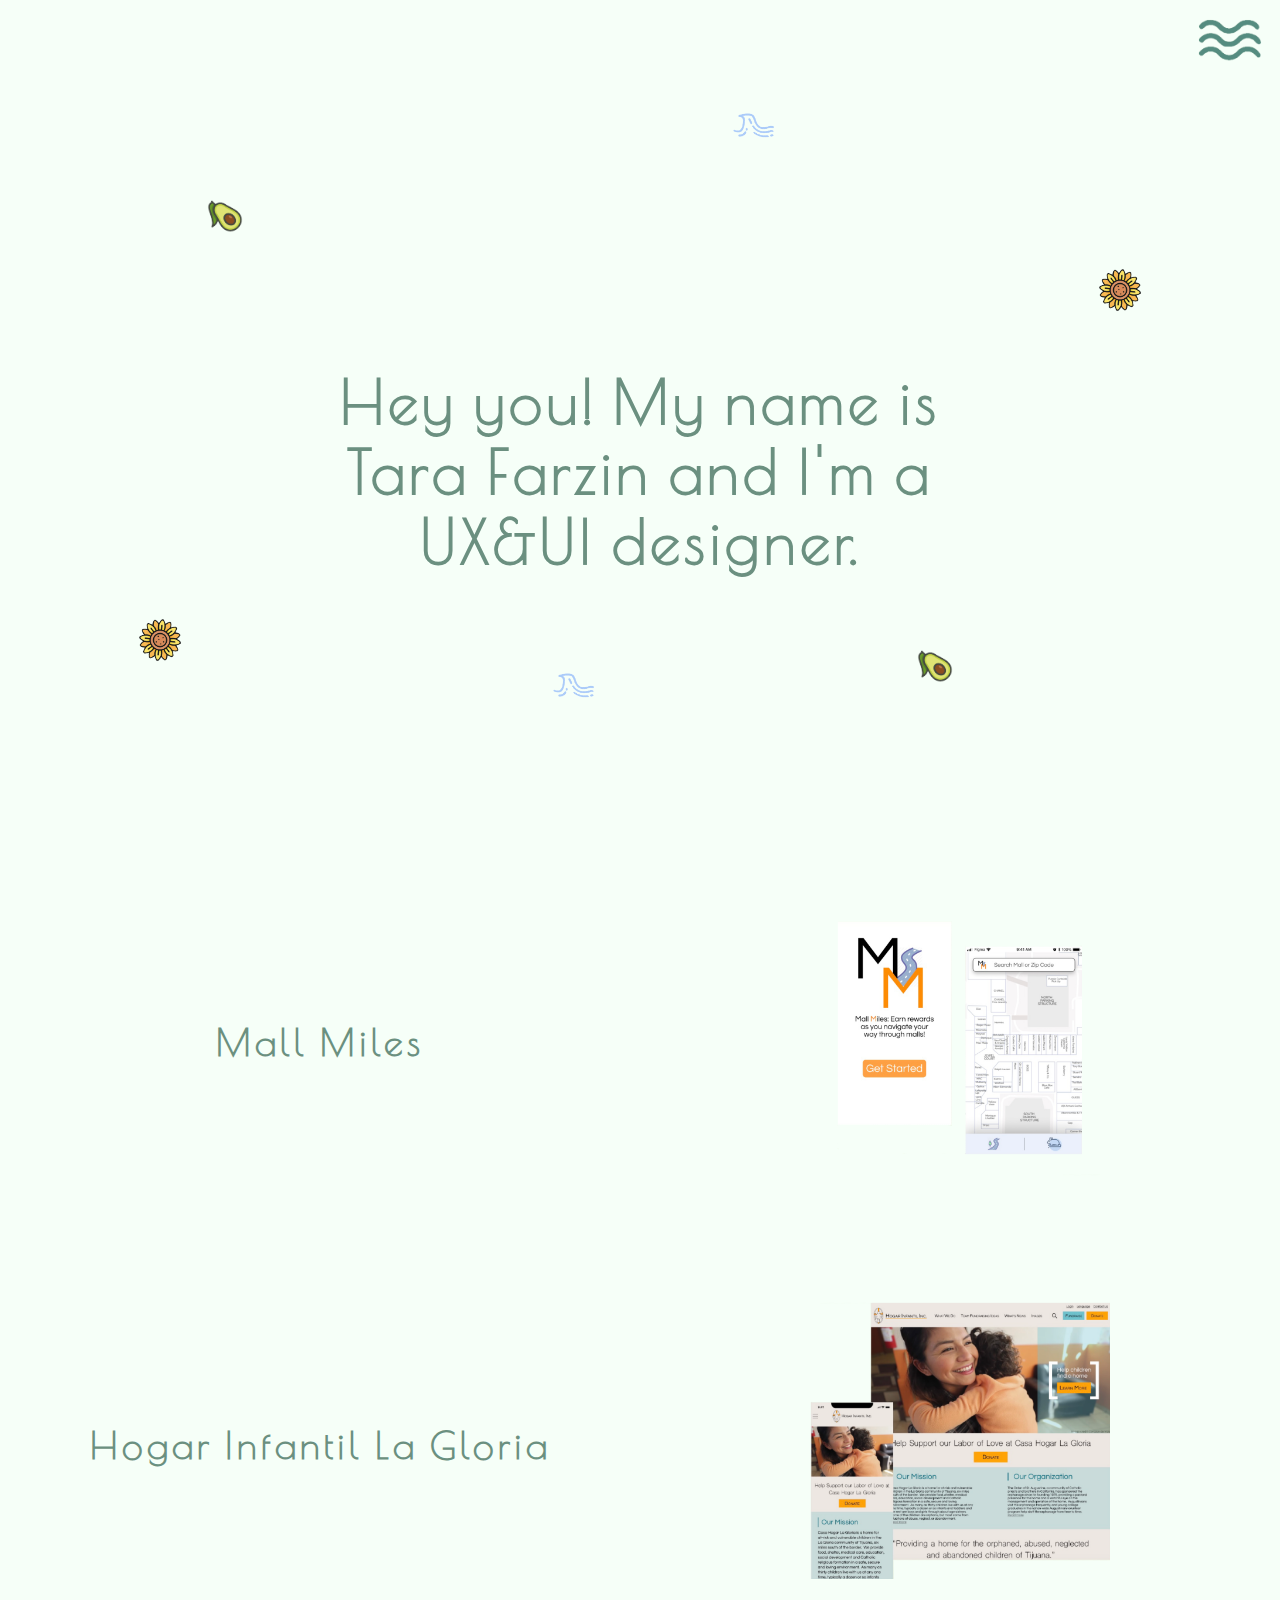
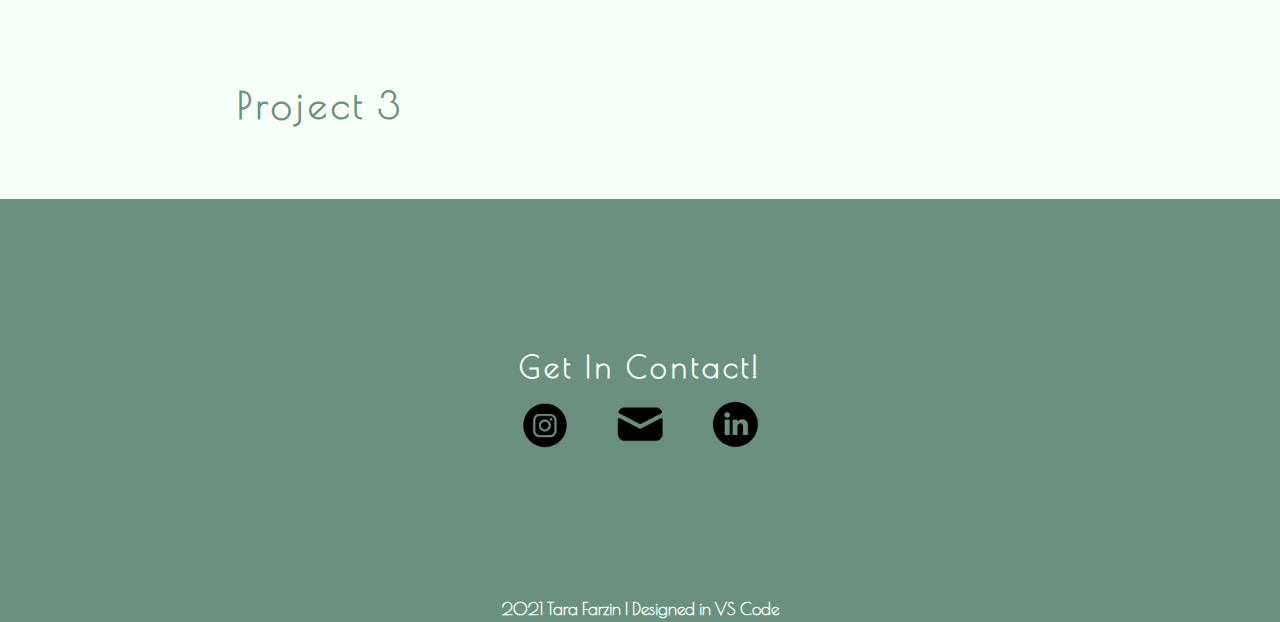
==== index.html @ a565017b "restarting" ====
<!DOCTYPE html>
<html>
    <title> Portfolio </title>
    <head>    
        <link rel="stylesheet" href="css/style.css">
        <meta charset="UTF-8">
        <meta http-equiv="X-UA-Compatible" content="IE=edge">
        <meta name="viewport" content="width=device-width, initial-scale=1, minimum-scale=1">
     <style>
        @import url('https://fonts.googleapis.com/css2?family=Poiret+One&display=swap');
        </style>
    </head>
    <body>   
    <!---slide Menu-->
    <div id="mySidenav" class="sidenav">
        <a href="javascript:void(0)" class="closebtn" onclick="closeNav()">×</a>
        <a href="file:///Users/tarafarzin/Downloads/portfolio/github%20hw%2018%20repo/github%20UX_UI_HW_18/about.html">About</a>
        <a href="#">Resume</a>
        <a href="#work-block">My Work</a>
        <a href="#contact">Contact</a>
    </div>
    <!---slide Menu-->

        <section class="page-container">
            <div class="self-bio">
                <header> 
                    <div class="hamburger-menu-icon"> 
                        <img onclick="showNav()" src="images/squig-2.PNG">
                    </div>
                </header> 
                <div class="stickers"> 
                    <div class="sunflower-tilty1">
                        <img src="images/sun-tilty.gif">
                    </div>
                    <div class="sunflower-tilty2">
                        <img src="images/sun-tilty.gif">
                    </div>
                    <div class="avo-flippy1">
                        <img src="images/avo-flippy.gif">
                    </div>
                    <div class="avo-flippy2">
                        <img src="images/avo-flippy.gif">
                    </div>
                    <div class="wavy1">
                        <img src="images/wavy.gif">
                    </div>
                    <div class="wavy2">
                        <img src="images/wavy.gif">
                    </div>
                </div>
                <div class="hey-you">
                <p>
                    Hey you! My name is Tara Farzin and I'm a UX&UI designer.
                </p>
                </div>
            </div>
            <div class="my-work" id="work-block">
                <div class="my-work-columns my-work-title">
                    <a href="#" class="work-title mall-miles">
                        Mall Miles
                    </a>
                </div>
                <div class="my-work-columns my-work-img">
                    <img src="images/miles-2.PNG">                   
                </div>
            </div>
            <div class="my-work">
                <div class= "my-work-columns my-work-title">
                    <a href="#" class="work-title Hogar-Infantil"> 
                        Hogar Infantil La Gloria
                    </a>
                </div>
                <div class= "my-work-columns my-work-img">
                    <img src="images/hogar-2.PNG"> 
                </div>
            </div>
            <div class= "my-work last-work">
                <div class="my-work-columns my-work-title last-work-columns last-work-title">
                    <a href="#" class="work-title project-3"> 
                        Project 3
                    </a>
                </div>
                <div class="my-work-columns my-work-img last-work-columns last-work-img"></div>
                </div>
            </div>
        </section>
        <script>
            function showNav() {
                var element= document.getElementById("mySidenav");
                element.classList.add("show-nav");
            }
            function closeNav() {
                var element= document.getElementById("mySidenav");
                element.classList.remove("show-nav");
            }
        </script>
        
    </body>
    <footer> 
            <div class="footer-content" id="contact"> 
                <p class="footer-text"> Get In Contact! </p>
                <div class="logoz-wrapper">
                    <img src="images/ig.png">
                    <img src="images/email.png">
                    <img src="images/linkdin2.png">
                </div>
            </div>
            <p class="footer-copyRight"> 2021 Tara Farzin | Designed in VS Code </p>            
        </footer>
</html>
---- css/style.css ----
html,body {
    margin: 0;
    padding: 0;
    background-color: #F6FFF8;
    scroll-behavior: smooth;
}
a , p , span {
    font-family: "Poiret One";
    transition: width 1s ease;
  -webkit-transition: width .2s ease;
    text-decoration: none;
    color: #6B9080;
}

header{
    height: 60px;
}

.hamburger-menu-icon {
    background-color: #F6FFF8;
    width: 100%;
}
.hamburger-menu-icon img{
    float: right;
    width: 70px;
    padding-right: 15px;
    padding-top: 15px;
}

.stickers img {
    opacity: 0.9;
}

.self-bio {
    background-color: #F6FFF8;
    margin: 0px;
    text-align: center;
    letter-spacing: 4px;
}

.sunflower-tilty1 img{
    height: 80px;
    position: absolute;
    right: 120px;
    top: 250px;
}
.sunflower-tilty2 img{
    height: 80px;
    position: absolute;
    left: 120px;
    top: 600px;
}

.avo-flippy1 img{
    height: 50px;
    position: absolute;
    left: 200px;
    top: 190px;
}
.avo-flippy2 img{
    height: 50px;
    position: absolute;
    right: 320px;
    top: 640px;
}

.wavy1 img{
    height: 70px;
    position: absolute;
    left: 540px;
    top: 650px;
}
.wavy2 img{
    height: 70px;
    position: absolute;
    right: 490px;
    top: 90px;
}

.self-bio .hey-you {
    width: 100%;
    height: calc(100% - 60px);
    display: flex;
    justify-content: center;
    align-items: center;
}

.self-bio p{
    padding: 0px 8px;
    position: relative;
    z-index: 2;
    margin-top: 300px;
    margin-bottom: 300px;
    width: 700px;
    font-family: 'Poiret One', cursive;
    font-size: 45pt;
    font-weight: 1000;
}
.my-work-columns {
    width: 50%;
    background-color: #F6FFF8;
    float: left;
    box-sizing: border-box;
    text-align: center;
    font-family: 'Poiret One', cursive;
    font-size: 28pt;
    letter-spacing: 4px;
}

.my-work-columns.my-work-title {
    display: flex;
    justify-content: center;
    align-items: center;
}

.my-work-columns.my-work-img {
    padding: 24px;
}

.my-work-img img{
    max-width: 300px;
    width: 100%;
    position: relative;
    z-index: 2;
}
.my-work {
    margin: 0px auto 70px auto;
    display: flex;
}
.my-work p{
    margin: 60px auto 
}



footer .footer-content {
    background-color: #6B9080;
    display: flex;
    justify-content: center;
    height: 400px;
    align-items: center;
    flex-direction: column;
}

footer .footer-content .footer-text {
    font-size: 30px;
    font-family: "Poiret One";
    font-weight: 600;
    color: #F6FFF8;
    margin: 0px 0px 15px 0px;
    letter-spacing: 4px;
}

.footer-content .logoz-wrapper img {
    width: 50px;
}

footer {
    text-align:center;
}

footer .footer-content .logoz-wrapper {
    width: 240px;
    display: flex;
    justify-content: space-between;
}
footer p.footer-copyRight {
    padding-bottom: 3px;
    margin: 0px;
    font-size: 17px;
    font-weight: 700;
    color: #F6FFF8;
    background-color: #6B9080;
}

.sidenav a {
    font-weight: bold;
    padding:8px 8px 8px 32px;
    text-decoration: none;
    font-size: 25px;
    color: #F6FFF8;
    display: block;
    transition: 0.3s;
}
.sidenav {
    height: 100%;
    width: 0;
    position: fixed;
    z-index: 5;
    top: 0;
    right: 0;
    background-color: #A4C3B2;
    overflow-x: hidden;
    transition: 0.5s;
    padding-top: 60px;
}
.sidenav a:hover {
    color: #6B9080;
}
.sidenav .closebtn {
    position: absolute;
    top: 0;
    right: 25px;
    font-size: 85px;
    margin-left: 50px;
    padding: 0;
}


@media screen and (max-width: 1100px) { 

    .stickers img {
    display: none;}   
}


@media screen and (min-width: 451px) {    
.show-nav{
  width:400px;
    }
    }


@media screen and (max-width: 640px) {
    
 .my-work {
    display: inline-block;
}       
   
.my-work-columns {
        width: 100%;
    }
}


@media screen and (max-width: 450px) {
    
.show-nav{
  width:100%;
    }
    
.self-bio p{
    font-size: 35pt;
}    

    
    }

@media screen and (max-height: 450px) {
  .sidenav {padding-top: 15px;}
  .sidenav a {font-size: 18px;}
}
   


.hamburger-menu-icon img:hover {
      transform: rotate(-15deg);
      transition:transform 0.5s;
  }


.work-title {
    position: relative;
    font-weight: bold;
}

a.work-title.Hogar-Infantil {
    width: auto;
}


.work-title:after {
    content: '';
    position: absolute;
    width: 0; 
    height: 2px;
    display: block;
    margin-top: 5px;
    right: 0;
    background: #6B9080;
    transition: width 1s ease;
    -webkit-transition: width .7s ease;
}

 .work-title:hover:after{
    width: 100%;
    left: 0;
    background: #6B9080;
}
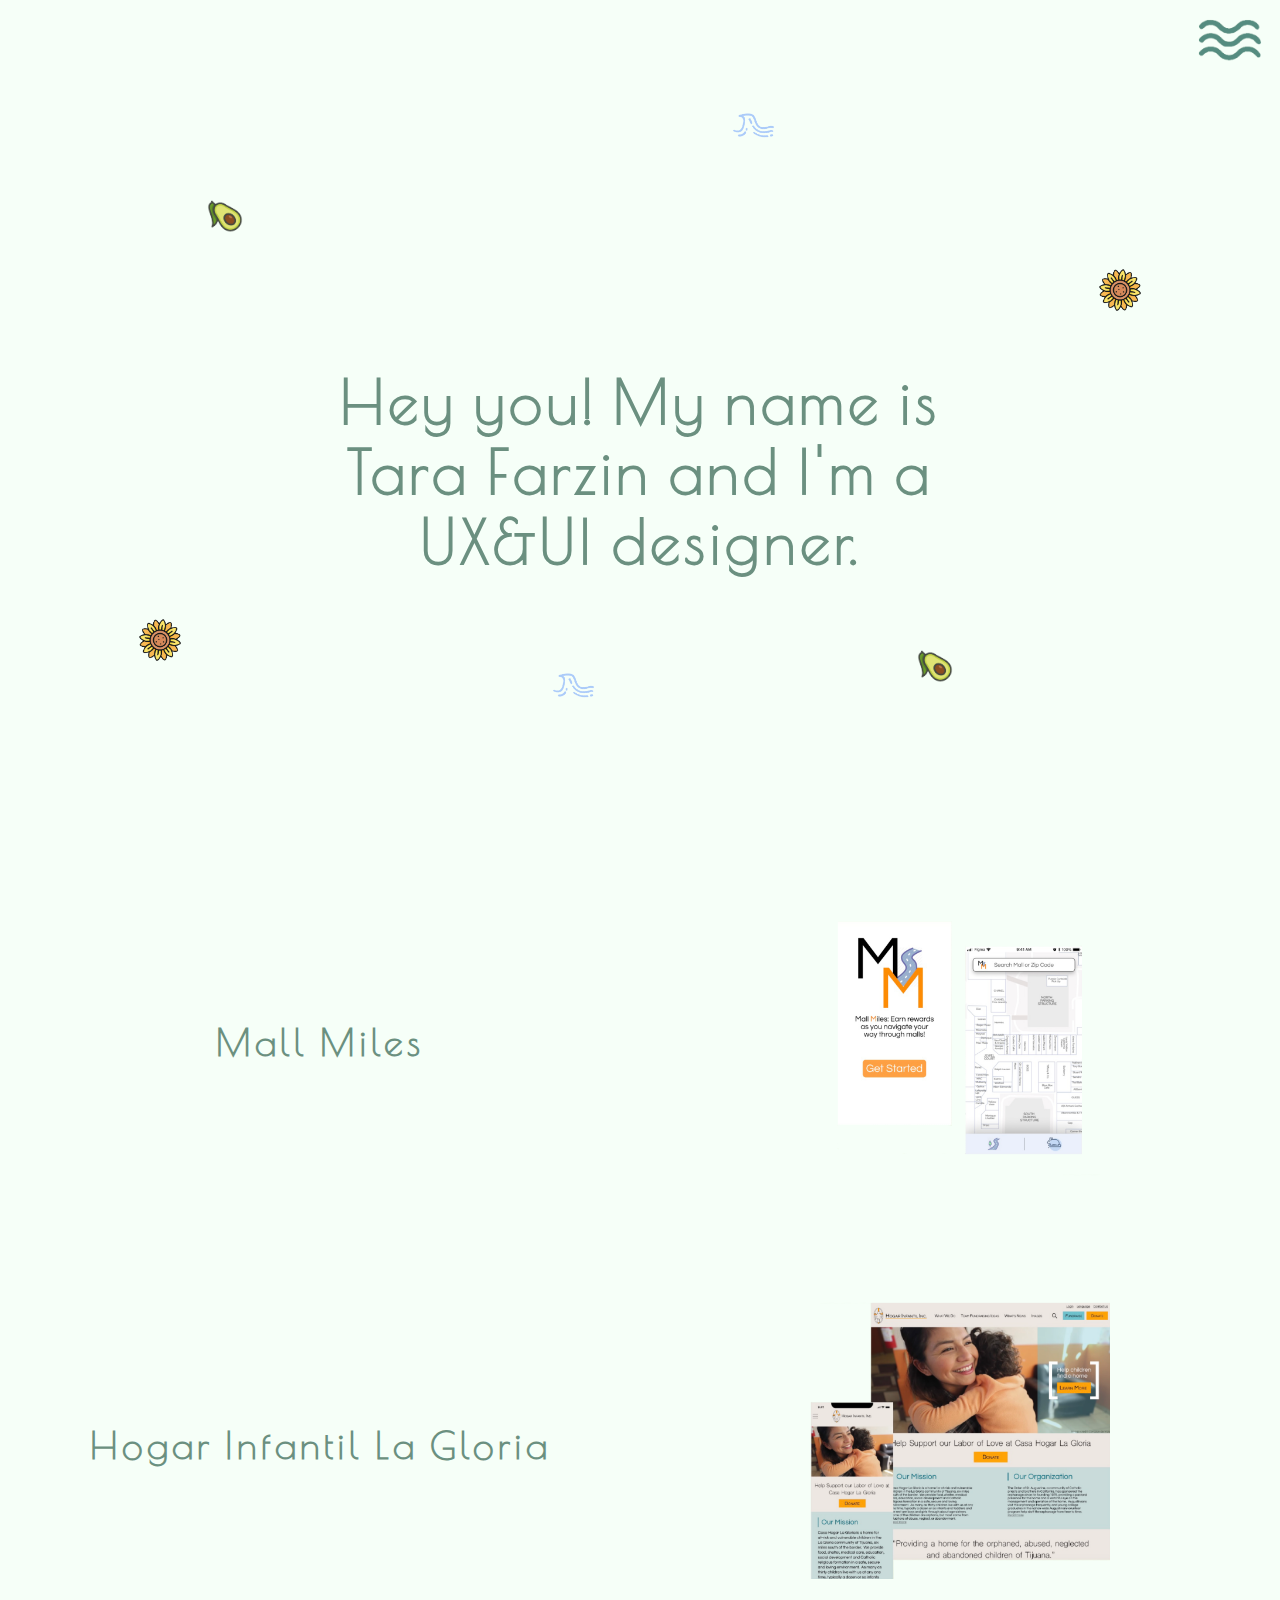
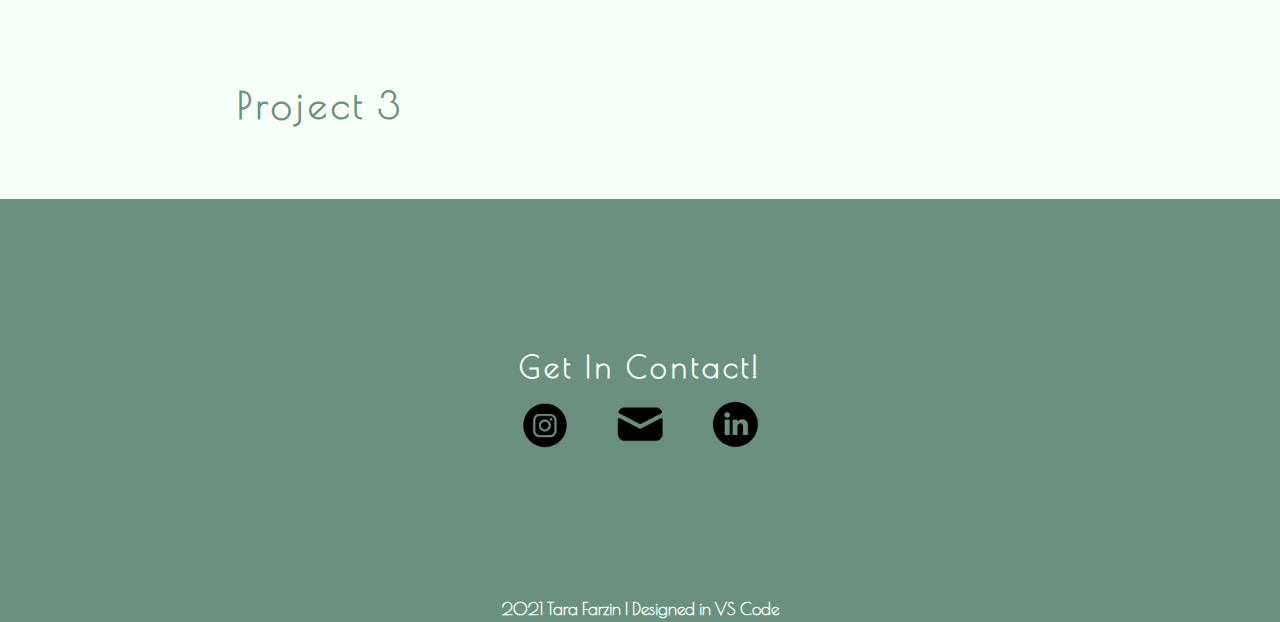
==== commit b5a39d47: "about . html" ====
--- a/index.html
+++ b/index.html
@@ -14,7 +14,7 @@
     <!---slide Menu-->
     <div id="mySidenav" class="sidenav">
         <a href="javascript:void(0)" class="closebtn" onclick="closeNav()">×</a>
-        <a href="file:///Users/tarafarzin/Downloads/portfolio/github%20hw%2018%20repo/github%20UX_UI_HW_18/about.html">About</a>
+        <a href="about.html">About</a>
         <a href="#">Resume</a>
         <a href="#work-block">My Work</a>
         <a href="#contact">Contact</a>
